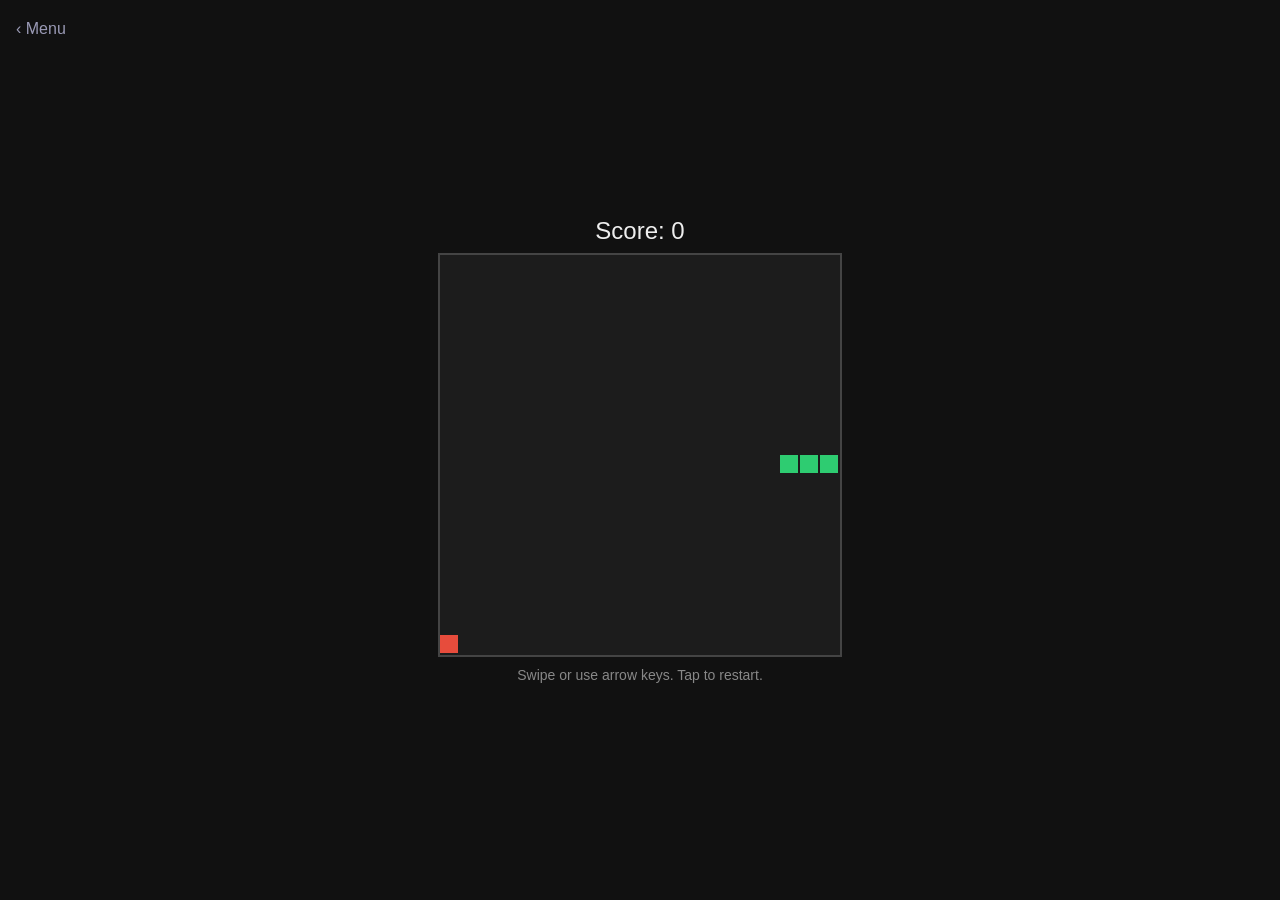
==== snake.html @ ce32474b "Add Brain Games app shell with Memory Sequence Installable PWA: menu, offline support, app icons. Sn" ====
<!DOCTYPE html>
<html lang="en">
<head>
<meta charset="utf-8">
<meta name="viewport" content="width=device-width, initial-scale=1, user-scalable=no">
<title>Snake</title>
<style>
  html, body { margin: 0; height: 100%; background: #111; color: #eee; font-family: sans-serif; overflow: hidden; touch-action: none; }
  body { display: flex; flex-direction: column; align-items: center; justify-content: center; }
  #score { font-size: 24px; margin-bottom: 8px; }
  canvas { background: #1c1c1c; border: 2px solid #444; max-width: 95vw; max-height: 70vh; }
  #hint { margin-top: 10px; color: #888; font-size: 14px; }
</style>
</head>
<body>
<a href="./" style="position:absolute;top:12px;left:16px;color:#9a9ab5;text-decoration:none;font-size:16px;padding:8px 0">‹ Menu</a>
<div id="score">Score: 0</div>
<canvas id="c" width="400" height="400"></canvas>
<div id="hint">Swipe or use arrow keys. Tap to restart.</div>
<script>
const canvas = document.getElementById('c');
const ctx = canvas.getContext('2d');
const scoreEl = document.getElementById('score');
const N = 20, S = canvas.width / N;
let snake, dir, nextDir, food, score, alive, timer;

function reset() {
  snake = [{x: 10, y: 10}, {x: 9, y: 10}, {x: 8, y: 10}];
  dir = nextDir = {x: 1, y: 0};
  score = 0; alive = true;
  placeFood();
  clearInterval(timer);
  timer = setInterval(tick, 120);
  draw();
}
function placeFood() {
  do { food = {x: Math.floor(Math.random() * N), y: Math.floor(Math.random() * N)}; }
  while (snake.some(s => s.x === food.x && s.y === food.y));
}
function tick() {
  dir = nextDir;
  const head = {x: snake[0].x + dir.x, y: snake[0].y + dir.y};
  if (head.x < 0 || head.y < 0 || head.x >= N || head.y >= N ||
      snake.some(s => s.x === head.x && s.y === head.y)) {
    alive = false; clearInterval(timer); draw(); return;
  }
  snake.unshift(head);
  if (head.x === food.x && head.y === food.y) { score++; placeFood(); }
  else snake.pop();
  draw();
}
function draw() {
  ctx.fillStyle = '#1c1c1c'; ctx.fillRect(0, 0, canvas.width, canvas.height);
  ctx.fillStyle = '#e74c3c'; ctx.fillRect(food.x * S, food.y * S, S - 2, S - 2);
  ctx.fillStyle = '#2ecc71';
  snake.forEach(s => ctx.fillRect(s.x * S, s.y * S, S - 2, S - 2));
  scoreEl.textContent = 'Score: ' + score;
  if (!alive) {
    ctx.fillStyle = 'rgba(0,0,0,0.6)'; ctx.fillRect(0, 0, canvas.width, canvas.height);
    ctx.fillStyle = '#fff'; ctx.font = '32px sans-serif'; ctx.textAlign = 'center';
    ctx.fillText('Game over', 200, 190);
    ctx.font = '18px sans-serif'; ctx.fillText('Tap to restart', 200, 225);
  }
}
function turn(x, y) { if (x !== -dir.x || y !== -dir.y) nextDir = {x, y}; }

document.addEventListener('keydown', e => {
  if (e.key === 'ArrowUp') turn(0, -1);
  else if (e.key === 'ArrowDown') turn(0, 1);
  else if (e.key === 'ArrowLeft') turn(-1, 0);
  else if (e.key === 'ArrowRight') turn(1, 0);
  else if (!alive) reset();
});

let tx, ty;
document.addEventListener('touchstart', e => { tx = e.touches[0].clientX; ty = e.touches[0].clientY; }, {passive: true});
document.addEventListener('touchend', e => {
  if (!alive) { reset(); return; }
  const dx = e.changedTouches[0].clientX - tx, dy = e.changedTouches[0].clientY - ty;
  if (Math.max(Math.abs(dx), Math.abs(dy)) < 20) return;
  if (Math.abs(dx) > Math.abs(dy)) turn(dx > 0 ? 1 : -1, 0);
  else turn(0, dy > 0 ? 1 : -1);
}, {passive: true});

reset();
</script>
</body>
</html>
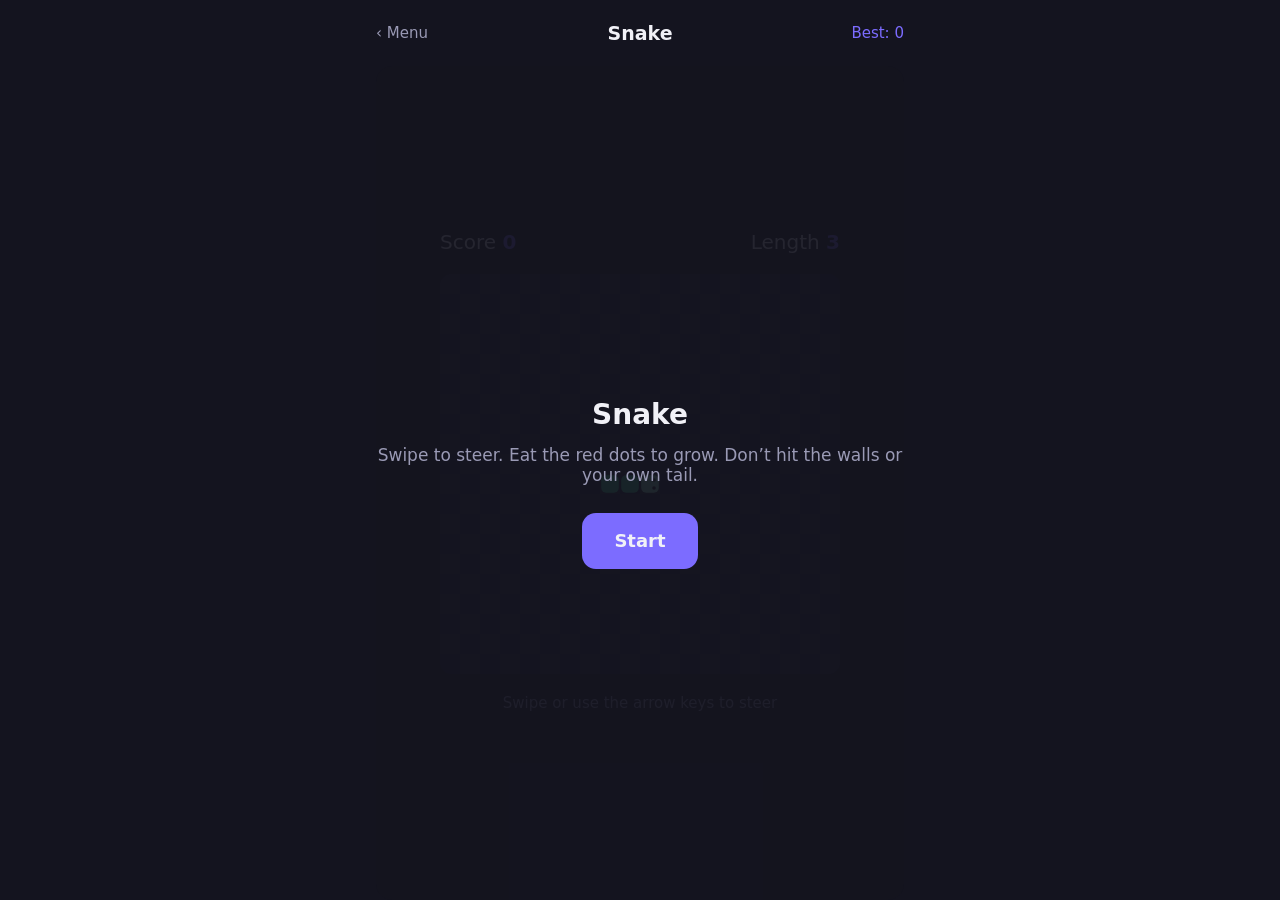
==== commit 7402b636: "Show the results chart at the end of every game; Snake moves into the app Every existing game calls " ====
--- a/snake.html
+++ b/snake.html
@@ -2,87 +2,14 @@
 <html lang="en">
 <head>
 <meta charset="utf-8">
-<meta name="viewport" content="width=device-width, initial-scale=1, user-scalable=no">
-<title>Snake</title>
-<style>
-  html, body { margin: 0; height: 100%; background: #111; color: #eee; font-family: sans-serif; overflow: hidden; touch-action: none; }
-  body { display: flex; flex-direction: column; align-items: center; justify-content: center; }
-  #score { font-size: 24px; margin-bottom: 8px; }
-  canvas { background: #1c1c1c; border: 2px solid #444; max-width: 95vw; max-height: 70vh; }
-  #hint { margin-top: 10px; color: #888; font-size: 14px; }
-</style>
+<meta name="viewport" content="width=device-width, initial-scale=1">
+<title>Snake – Brain Games</title>
+<!-- Snake now lives inside the app. This page only forwards old bookmarks there. -->
+<meta http-equiv="refresh" content="0; url=./#snake">
+<script>location.replace('./#snake');</script>
+<style>html, body { margin: 0; background: #14141f; color: #f1f1f7; font-family: -apple-system, system-ui, sans-serif; } a { color: #7c6cff; } p { padding: 24px; }</style>
 </head>
 <body>
-<a href="./" style="position:absolute;top:12px;left:16px;color:#9a9ab5;text-decoration:none;font-size:16px;padding:8px 0">‹ Menu</a>
-<div id="score">Score: 0</div>
-<canvas id="c" width="400" height="400"></canvas>
-<div id="hint">Swipe or use arrow keys. Tap to restart.</div>
-<script>
-const canvas = document.getElementById('c');
-const ctx = canvas.getContext('2d');
-const scoreEl = document.getElementById('score');
-const N = 20, S = canvas.width / N;
-let snake, dir, nextDir, food, score, alive, timer;
-
-function reset() {
-  snake = [{x: 10, y: 10}, {x: 9, y: 10}, {x: 8, y: 10}];
-  dir = nextDir = {x: 1, y: 0};
-  score = 0; alive = true;
-  placeFood();
-  clearInterval(timer);
-  timer = setInterval(tick, 120);
-  draw();
-}
-function placeFood() {
-  do { food = {x: Math.floor(Math.random() * N), y: Math.floor(Math.random() * N)}; }
-  while (snake.some(s => s.x === food.x && s.y === food.y));
-}
-function tick() {
-  dir = nextDir;
-  const head = {x: snake[0].x + dir.x, y: snake[0].y + dir.y};
-  if (head.x < 0 || head.y < 0 || head.x >= N || head.y >= N ||
-      snake.some(s => s.x === head.x && s.y === head.y)) {
-    alive = false; clearInterval(timer); draw(); return;
-  }
-  snake.unshift(head);
-  if (head.x === food.x && head.y === food.y) { score++; placeFood(); }
-  else snake.pop();
-  draw();
-}
-function draw() {
-  ctx.fillStyle = '#1c1c1c'; ctx.fillRect(0, 0, canvas.width, canvas.height);
-  ctx.fillStyle = '#e74c3c'; ctx.fillRect(food.x * S, food.y * S, S - 2, S - 2);
-  ctx.fillStyle = '#2ecc71';
-  snake.forEach(s => ctx.fillRect(s.x * S, s.y * S, S - 2, S - 2));
-  scoreEl.textContent = 'Score: ' + score;
-  if (!alive) {
-    ctx.fillStyle = 'rgba(0,0,0,0.6)'; ctx.fillRect(0, 0, canvas.width, canvas.height);
-    ctx.fillStyle = '#fff'; ctx.font = '32px sans-serif'; ctx.textAlign = 'center';
-    ctx.fillText('Game over', 200, 190);
-    ctx.font = '18px sans-serif'; ctx.fillText('Tap to restart', 200, 225);
-  }
-}
-function turn(x, y) { if (x !== -dir.x || y !== -dir.y) nextDir = {x, y}; }
-
-document.addEventListener('keydown', e => {
-  if (e.key === 'ArrowUp') turn(0, -1);
-  else if (e.key === 'ArrowDown') turn(0, 1);
-  else if (e.key === 'ArrowLeft') turn(-1, 0);
-  else if (e.key === 'ArrowRight') turn(1, 0);
-  else if (!alive) reset();
-});
-
-let tx, ty;
-document.addEventListener('touchstart', e => { tx = e.touches[0].clientX; ty = e.touches[0].clientY; }, {passive: true});
-document.addEventListener('touchend', e => {
-  if (!alive) { reset(); return; }
-  const dx = e.changedTouches[0].clientX - tx, dy = e.changedTouches[0].clientY - ty;
-  if (Math.max(Math.abs(dx), Math.abs(dy)) < 20) return;
-  if (Math.abs(dx) > Math.abs(dy)) turn(dx > 0 ? 1 : -1, 0);
-  else turn(0, dy > 0 ? 1 : -1);
-}, {passive: true});
-
-reset();
-</script>
+<p>Snake has moved into Brain Games. <a href="./#snake">Open Snake</a></p>
 </body>
 </html>
